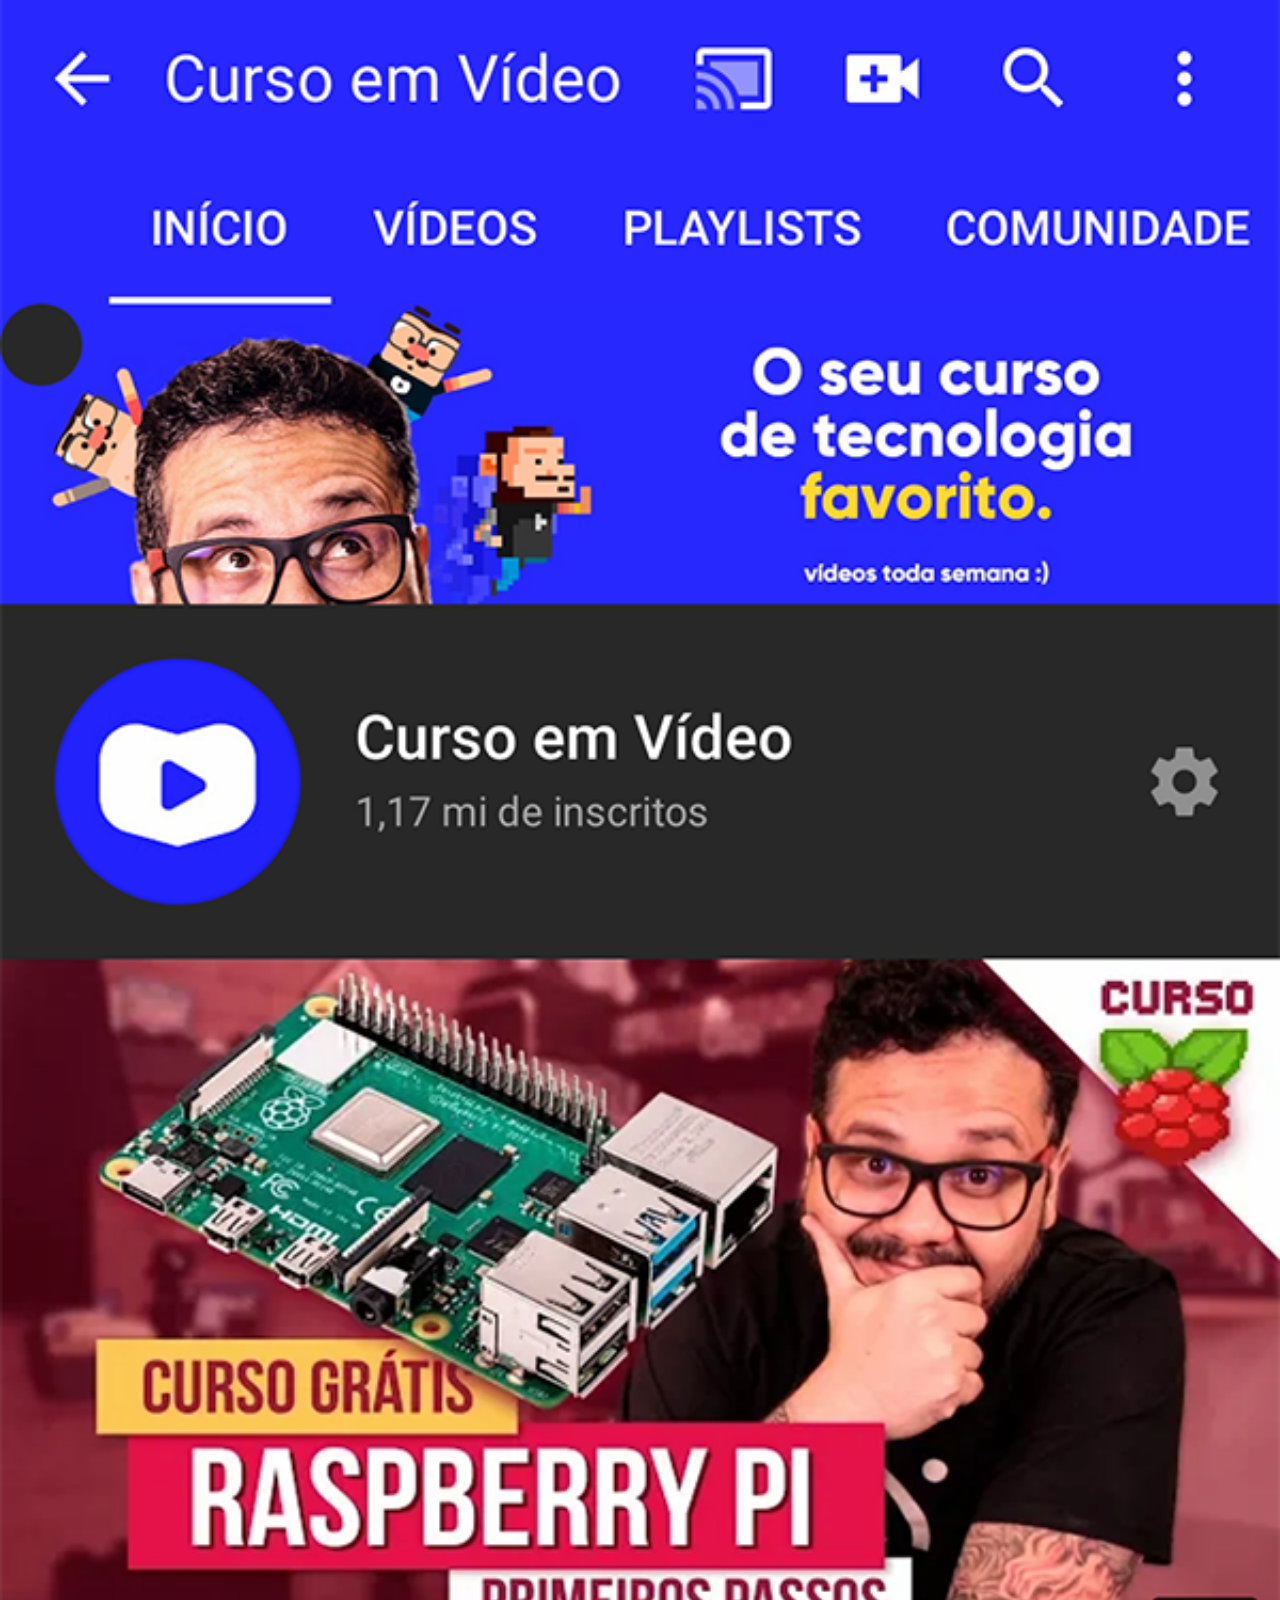
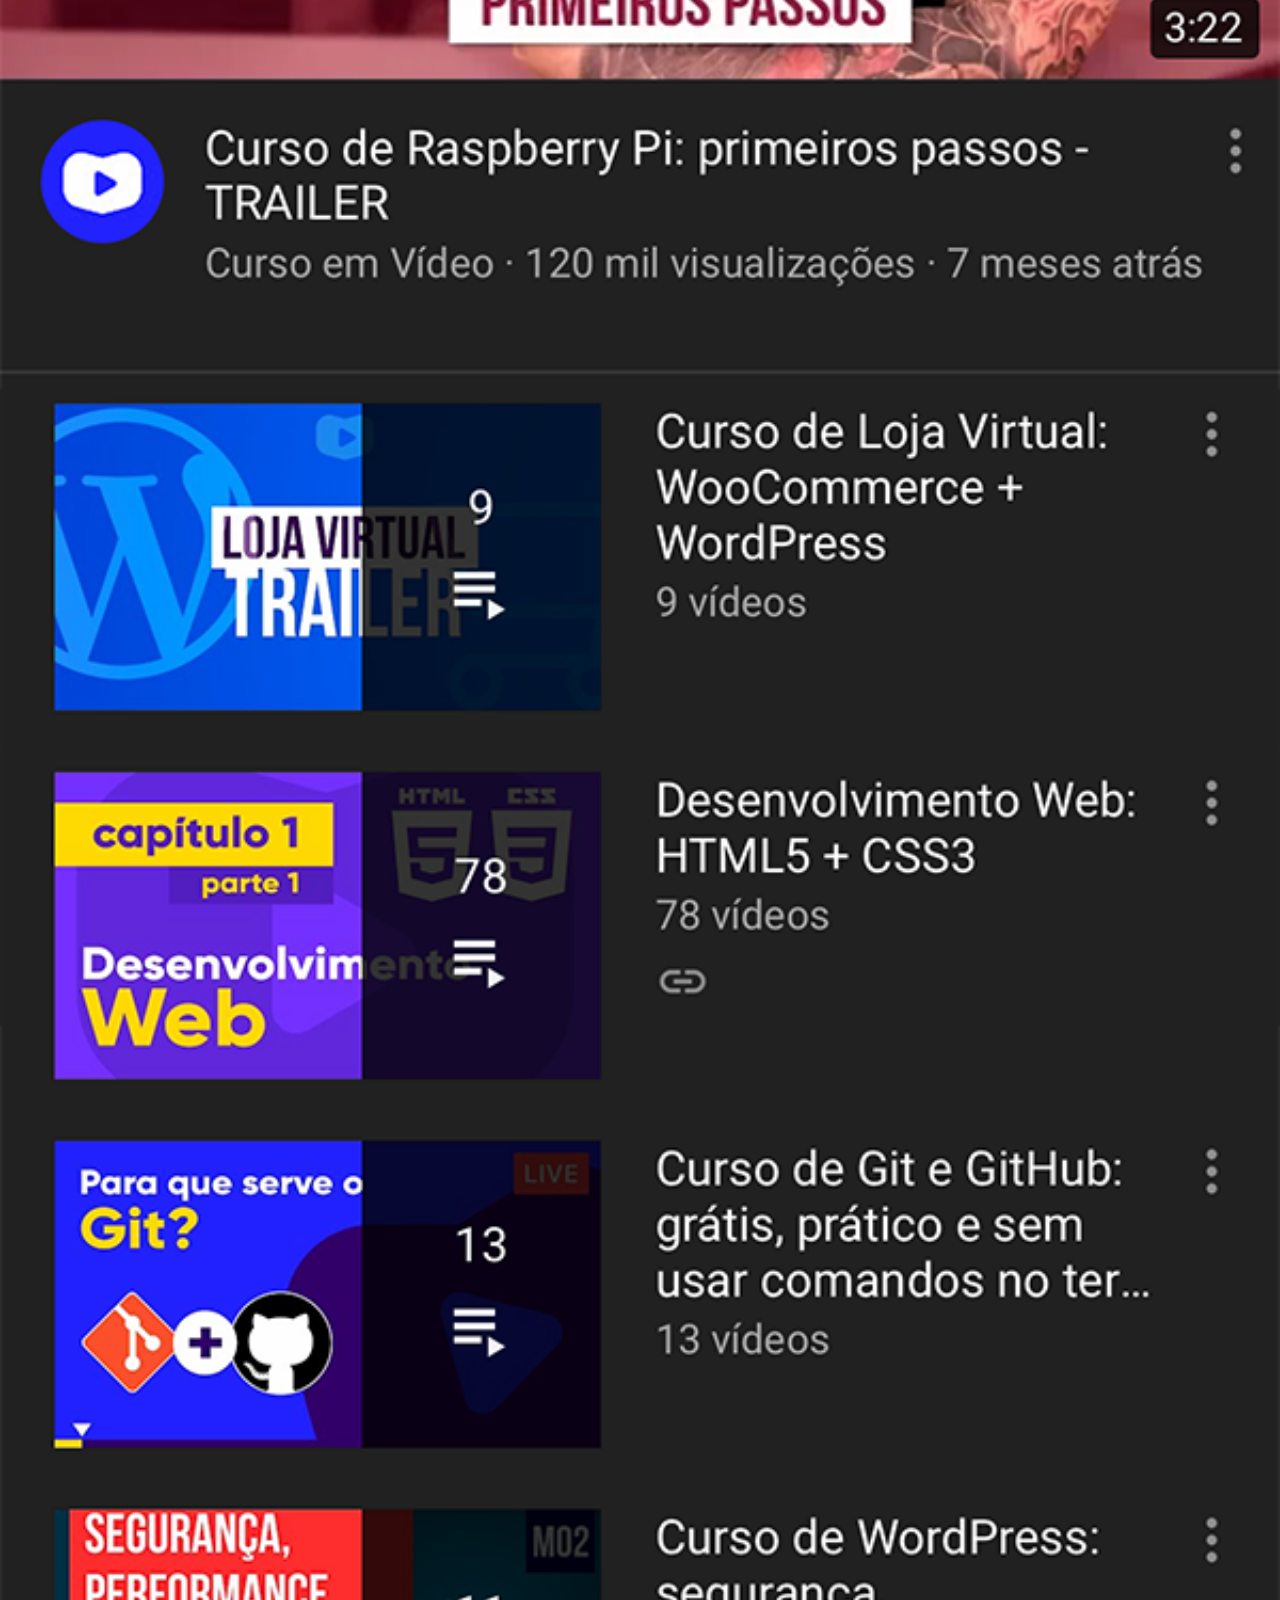
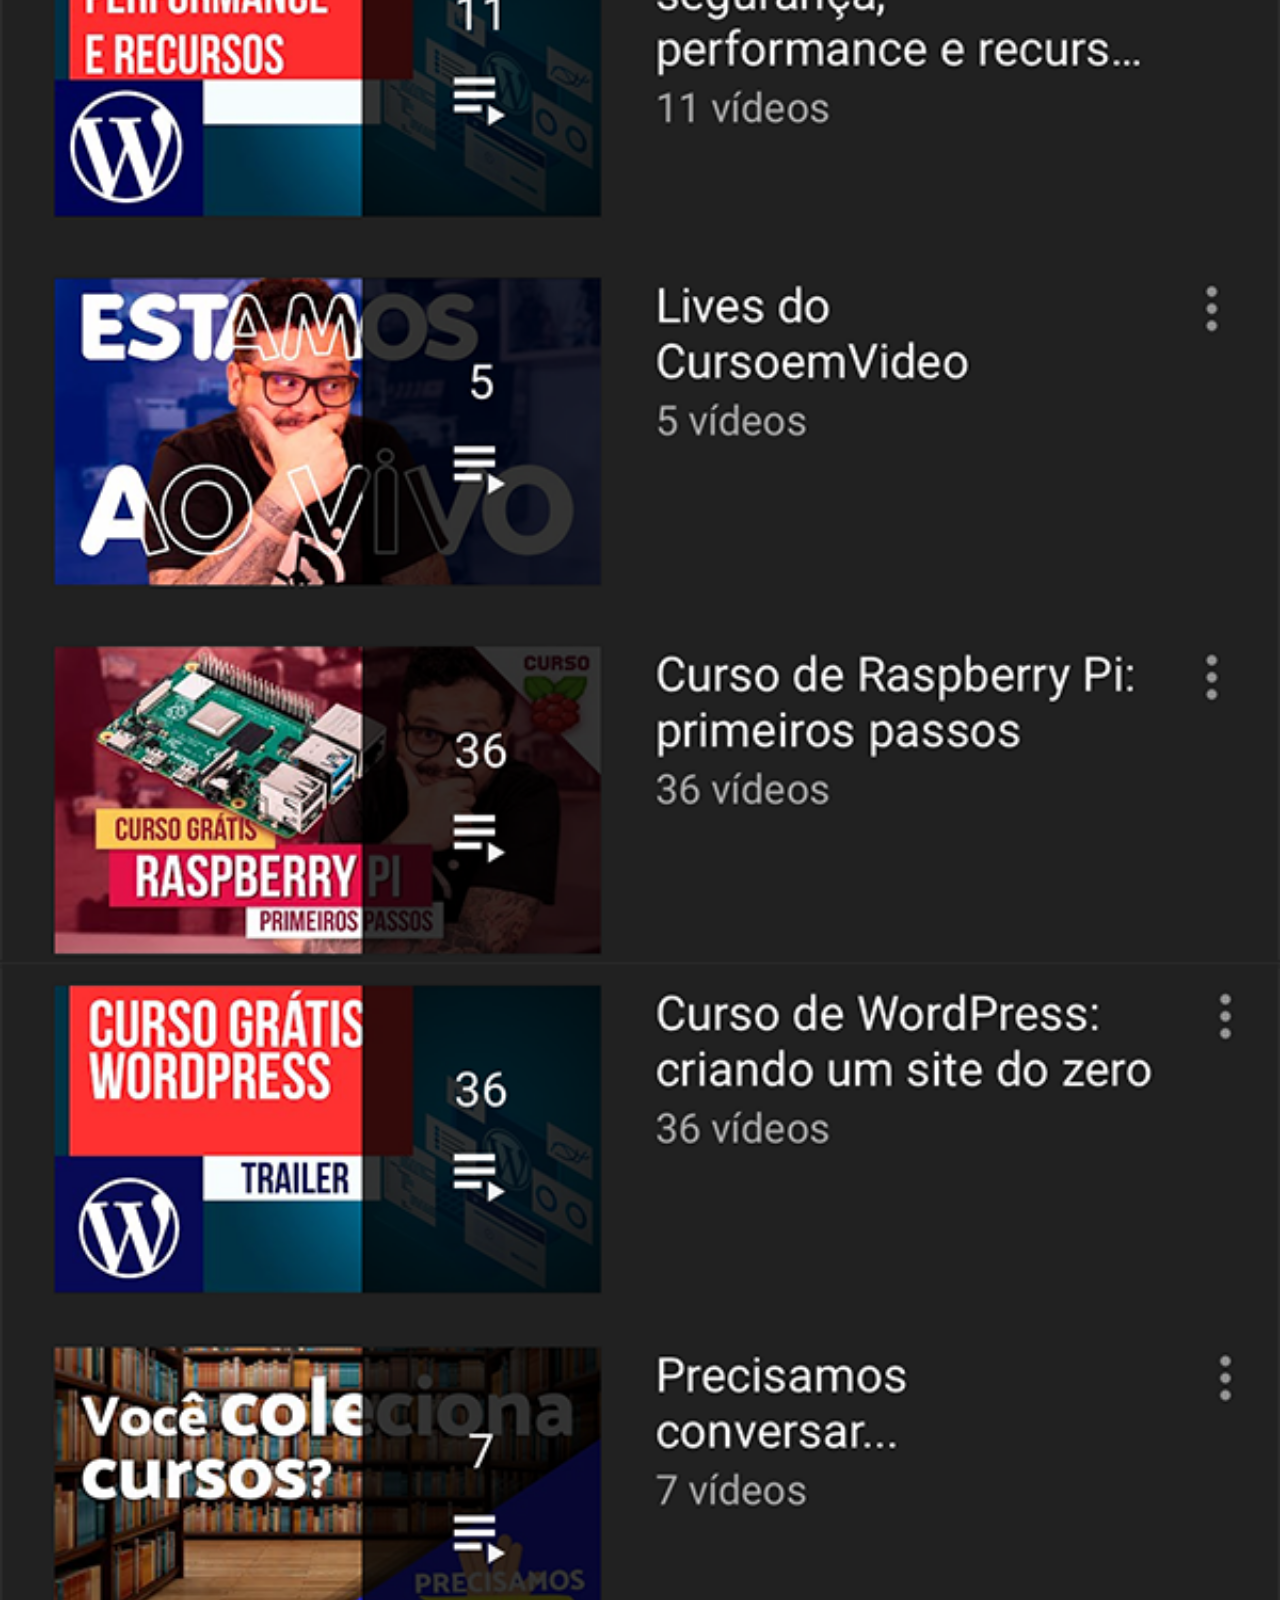
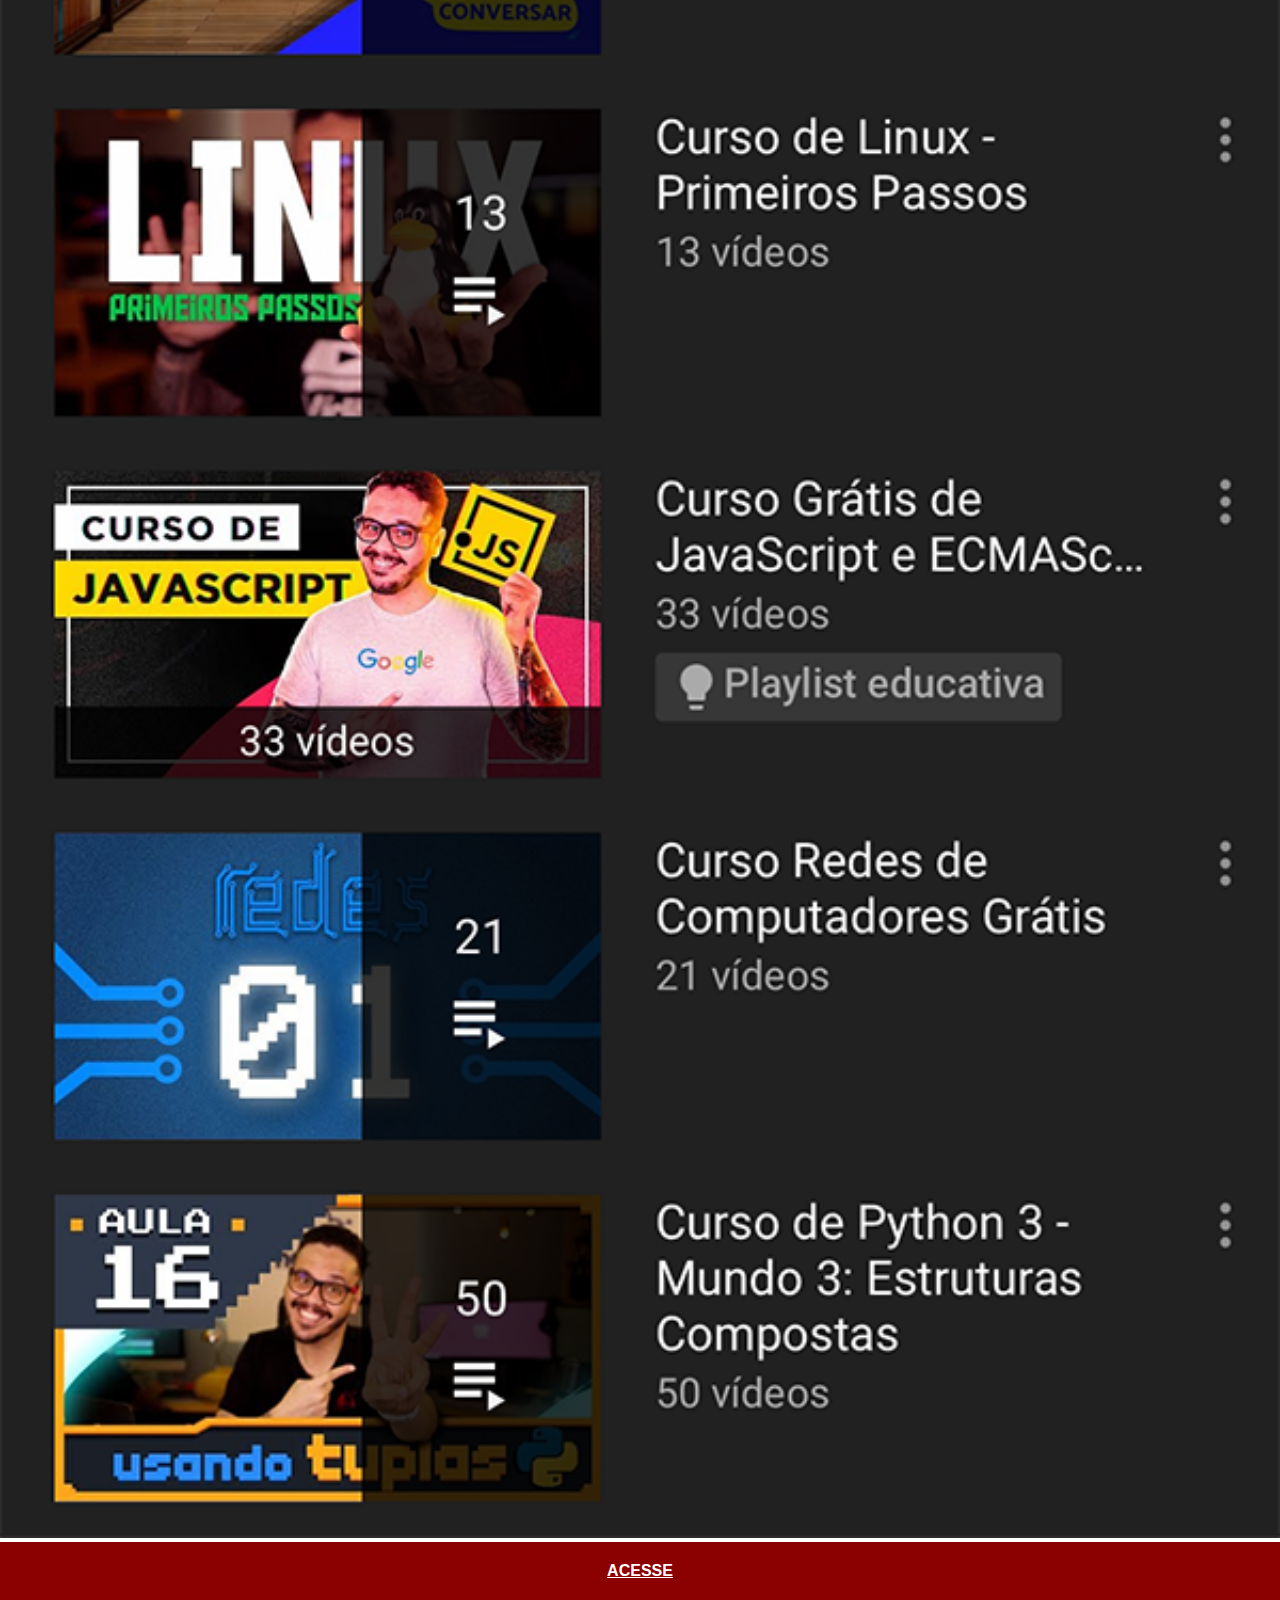
==== youtube.html @ f83e34b1 "commit" ====
<!DOCTYPE html>
<html lang="tp-br">
<head>
    <meta charset="UTF-8">
    <meta http-equiv="X-UA-Compatible" content="IE=edge">
    <meta name="viewport" content="width=device-width, initial-scale=1.0">
    <title> youtube </title>
    <link rel="stylesheet" href="estolo/social.css">
    


</head>
<body>
    <img src="imagens/tela-youtube.png" alt="youtube">
    <a href="https://www.youtube.com/channel/UC5FcZwO1Q6DLXwpW1U_7QUA" target="_blank">ACESSE</a>
    
</body>
</html>
---- estolo/social.css ----
@charset "utf-8";


*{
    margin: 0PX;
    padding: 0PX;
    font-family: Arial, Helvetica, sans-serif;
}
::-webkit-scrollbar{
    width: 0px;
    height: 0px;

}
    img {
    width: 100vw;


    }

    a {
    display:  block;
    background-color: darkred;
    color: white;
    padding: 20px;
    text-align: center;
    font-weight: bolder;
    text-decoration: nome;
    }

    a:hover {
    background-color: blue;
    }
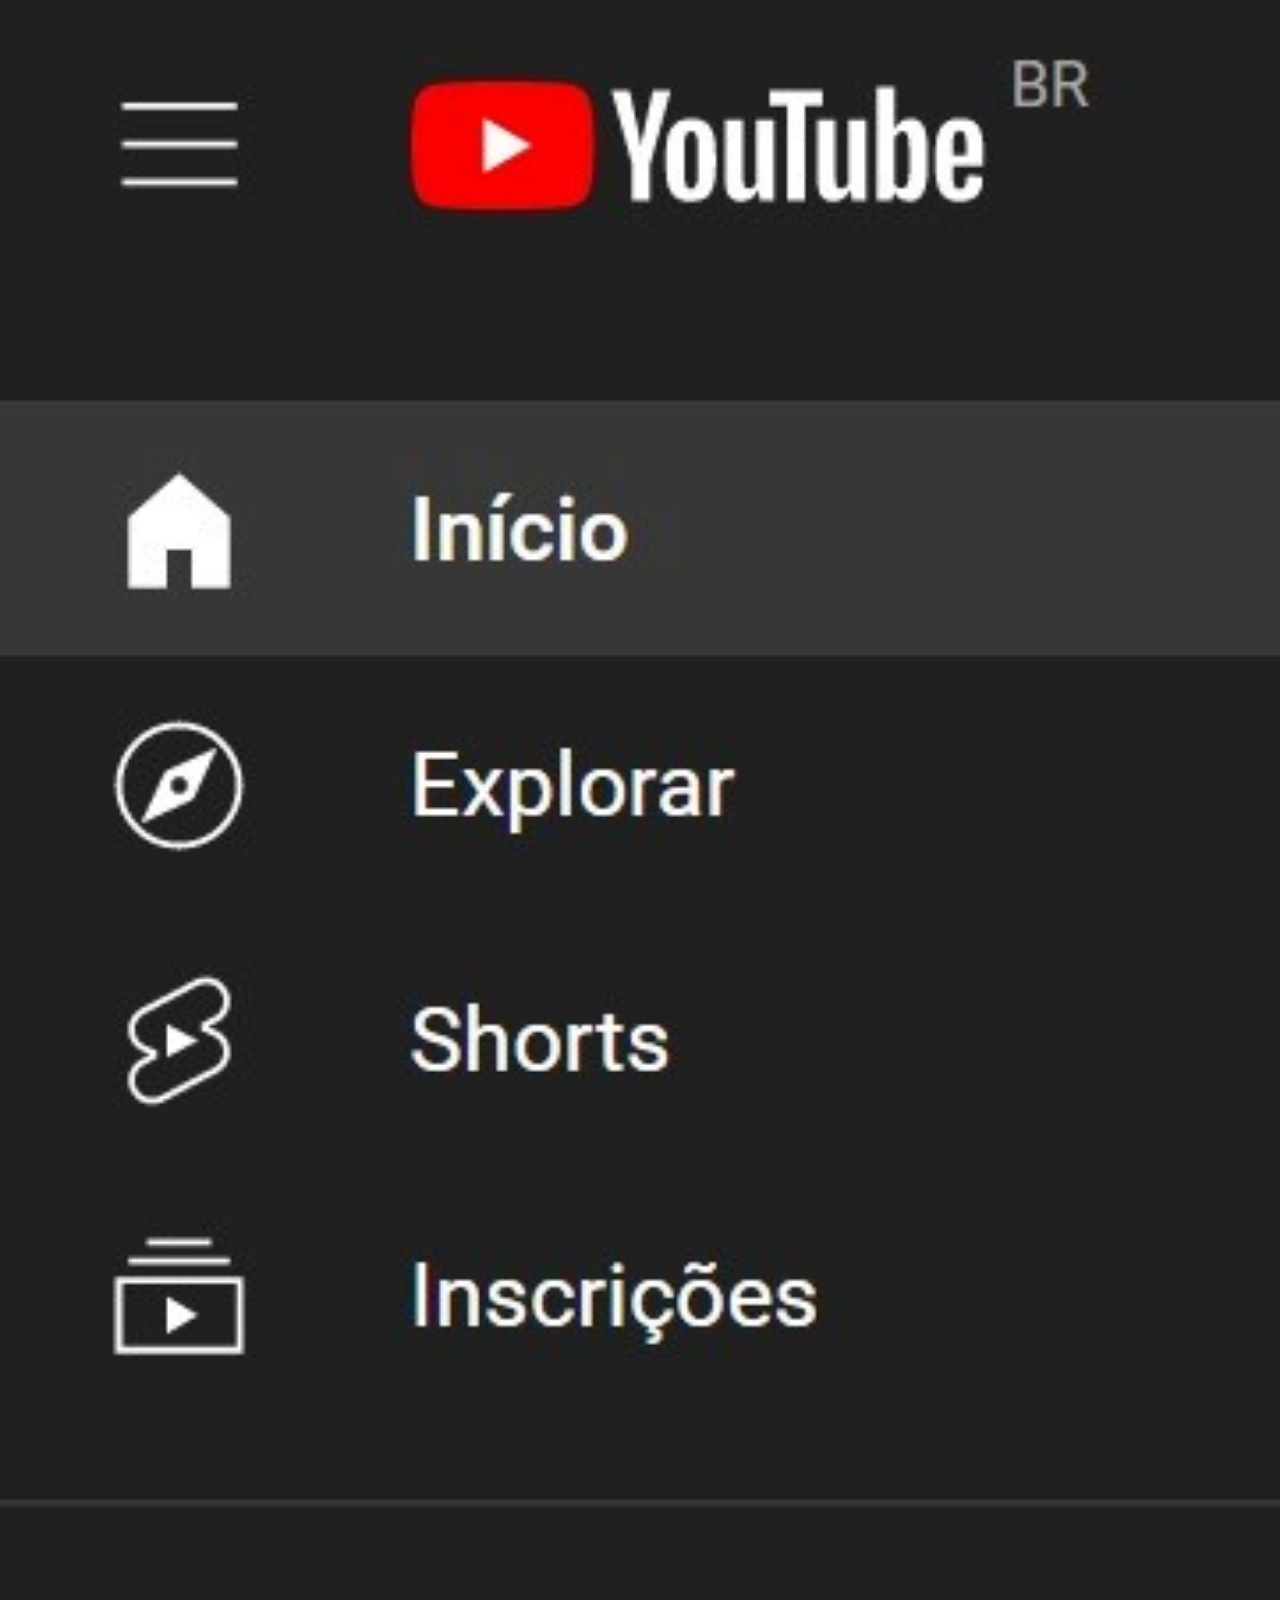
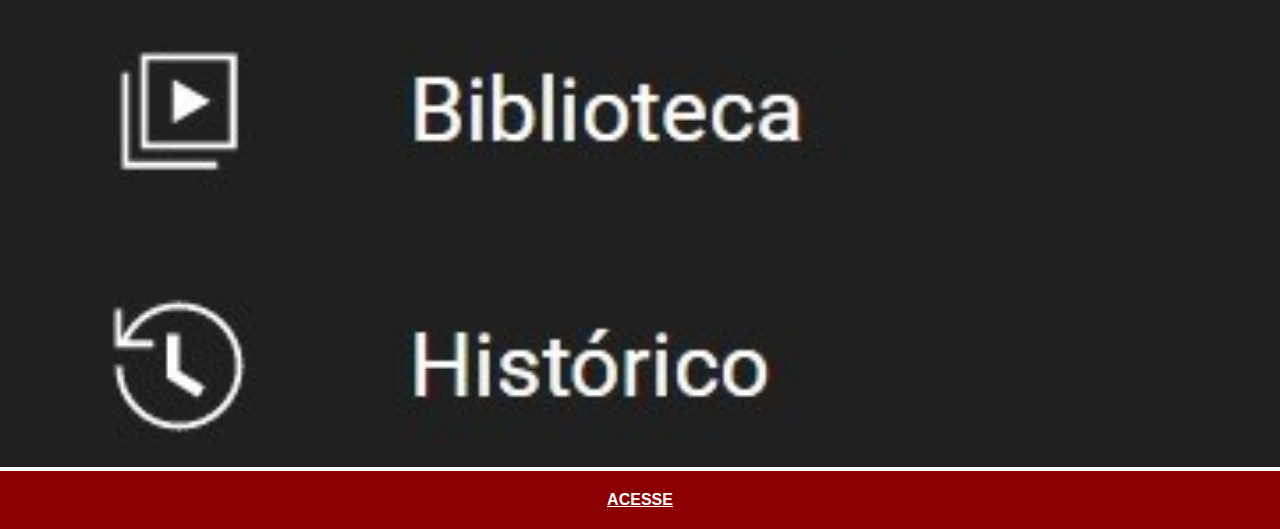
==== commit 7d7120af: "COMIMT" ====
--- a/youtube.html
+++ b/youtube.html
@@ -4,14 +4,29 @@
     <meta charset="UTF-8">
     <meta http-equiv="X-UA-Compatible" content="IE=edge">
     <meta name="viewport" content="width=device-width, initial-scale=1.0">
+    <link rel="stylesheet" href="estolo/social.css">
+    <link rel="stylesheet" href="estolos/social.css">
     <title> youtube </title>
-    <link rel="stylesheet" href="estolo/social.css">
+    <style>
+        iframe#tela {
+    position: relative;
+    top: 80px;
+    left: 22px;
+    width: 265px;
+    height: 471px;
+        }
+    </style>
+    
+    
+      
     
 
+</head>
 
-</head>
 <body>
-    <img src="imagens/tela-youtube.png" alt="youtube">
+    
+
+    <img src="imagens/tela youtube.png" alt="youtube">
     <a href="https://www.youtube.com/channel/UC5FcZwO1Q6DLXwpW1U_7QUA" target="_blank">ACESSE</a>
     
 </body>
--- a/estolo/social.css
+++ b/estolo/social.css
@@ -18,7 +18,7 @@
     }
 
     a {
-    display:  block;
+    display:block;
     background-color: darkred;
     color: white;
     padding: 20px;
